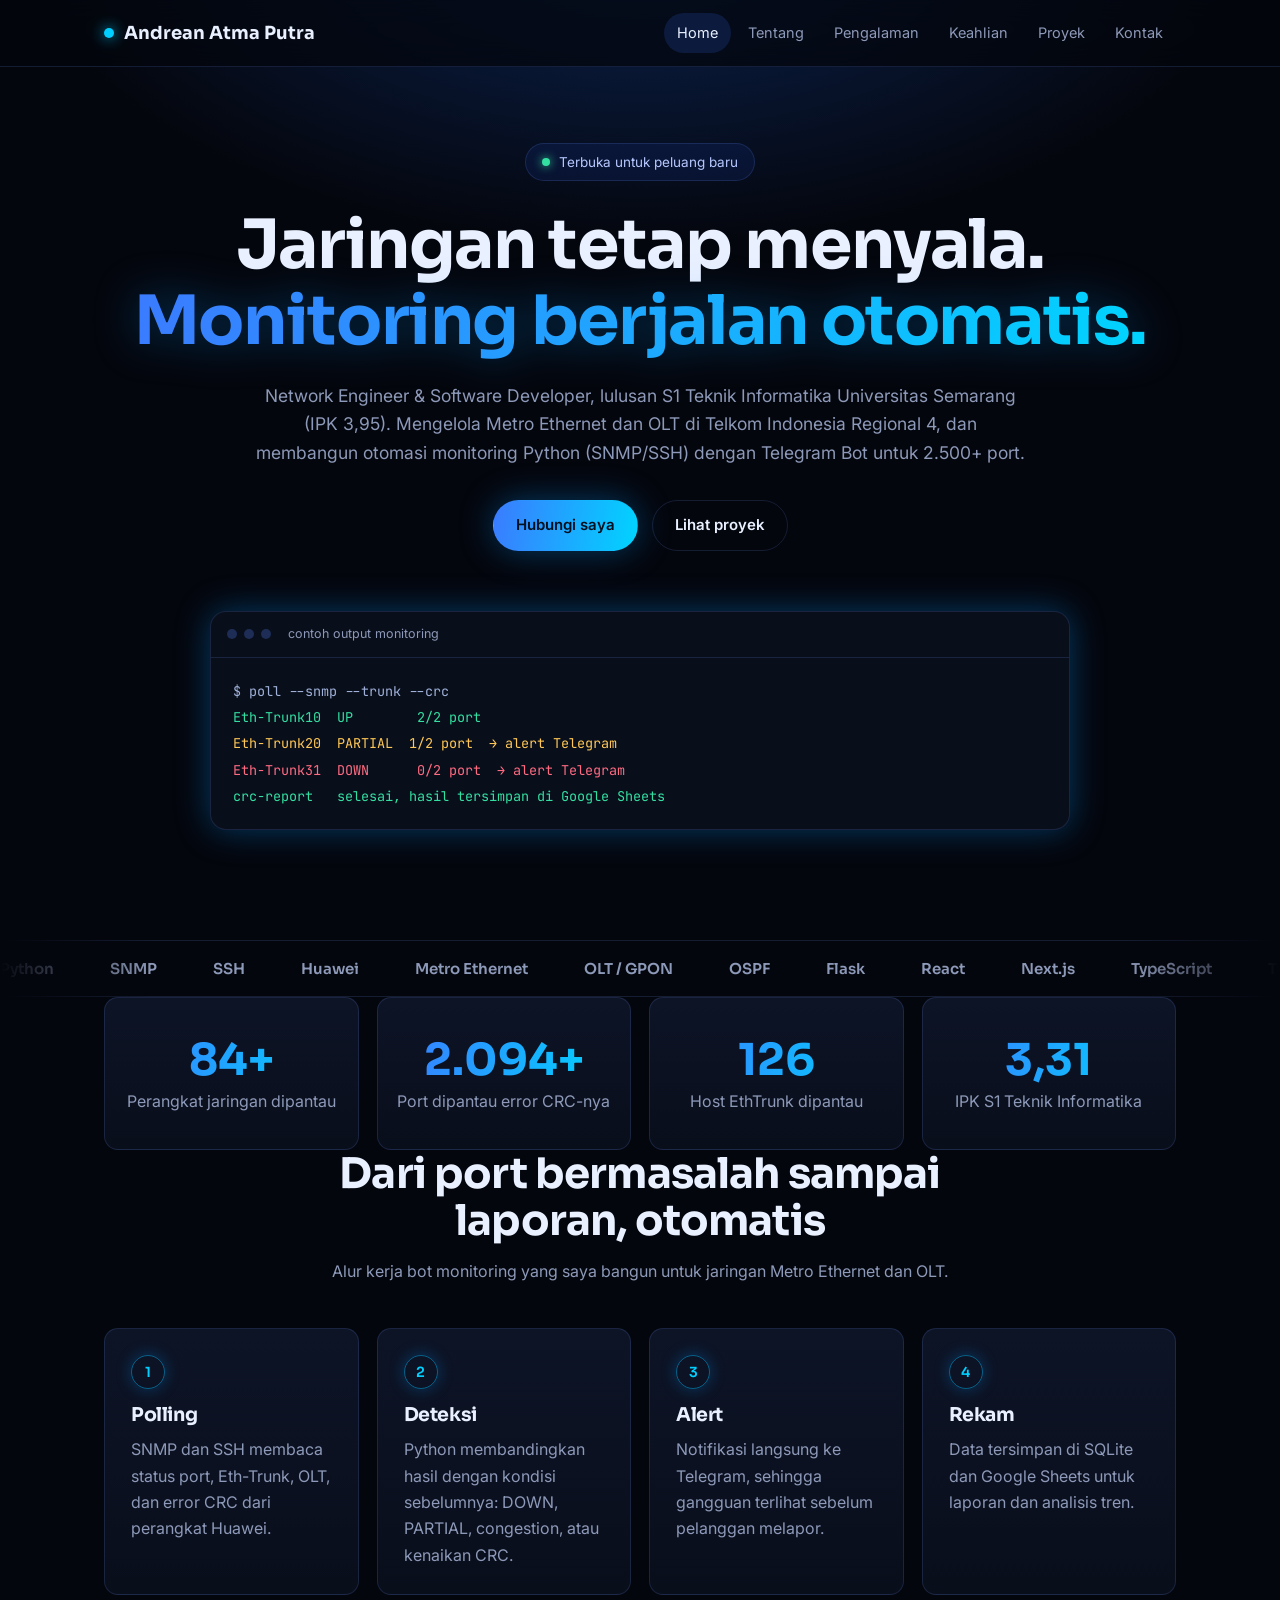
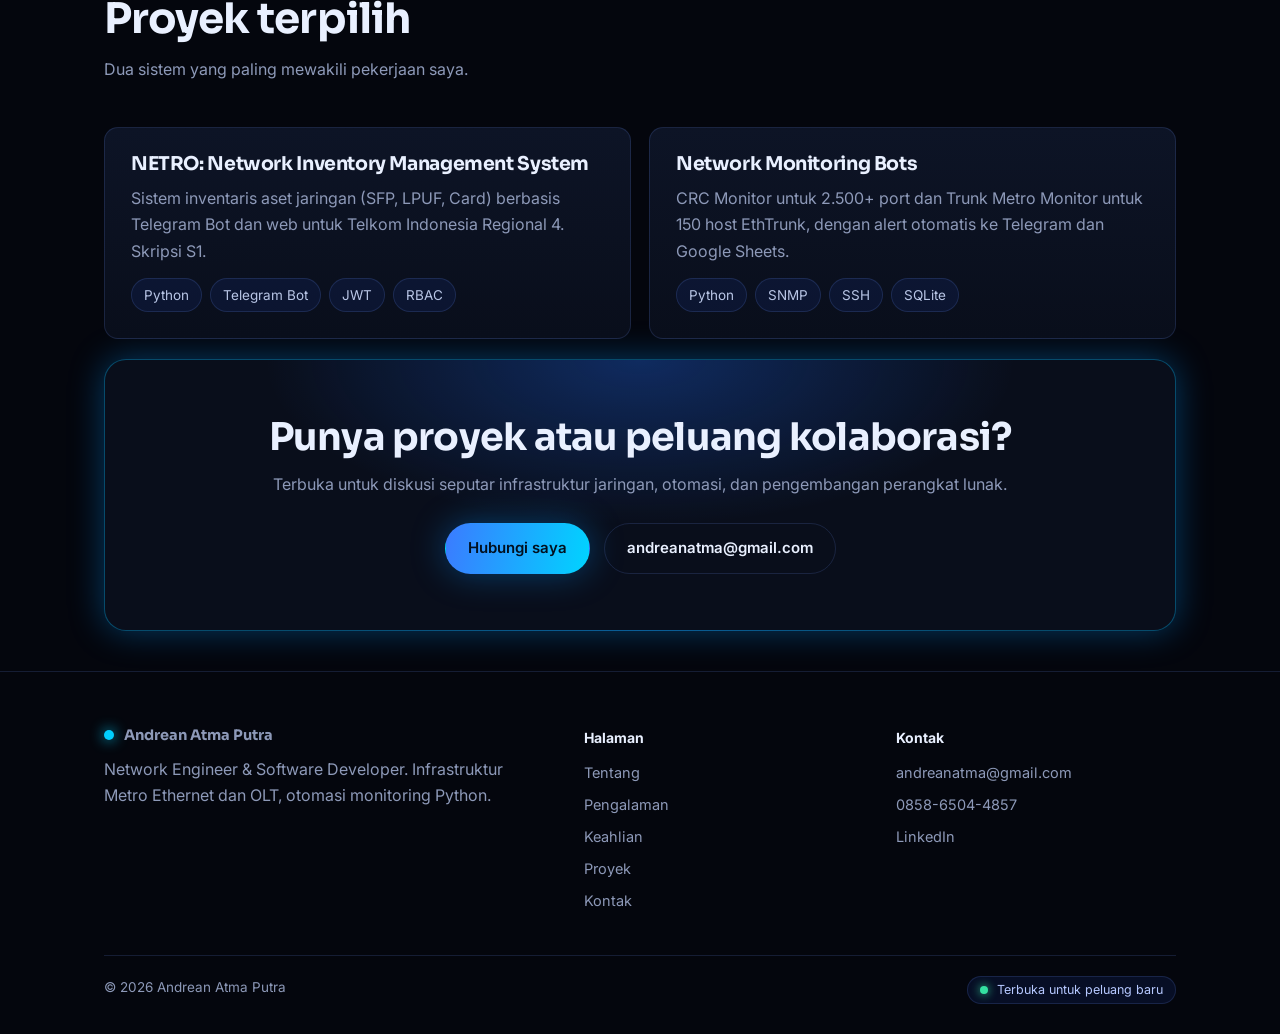
==== index.html @ a5b9548f "new" ====
<!DOCTYPE html>
<html lang="id">
<head>
<meta charset="utf-8">
<meta name="viewport" content="width=device-width, initial-scale=1">
<title>Home | Andrean Atma Putra</title>
<meta name="description" content="Network Engineer & Software Developer: Metro Ethernet, OLT, dan otomasi monitoring Python di Telkom Indonesia Regional 4.">
<meta name="theme-color" content="#04060d">
<link rel="icon" href="data:image/svg+xml,%3Csvg xmlns='http://www.w3.org/2000/svg' viewBox='0 0 32 32'%3E%3Ccircle cx='16' cy='16' r='9' fill='%2300cfff'/%3E%3C/svg%3E">
<link rel="preconnect" href="https://fonts.googleapis.com">
<link rel="preconnect" href="https://fonts.gstatic.com" crossorigin>
<link href="https://fonts.googleapis.com/css2?family=Inter:wght@400;500;600&family=JetBrains+Mono:wght@400&family=Sora:wght@600;700&display=swap" rel="stylesheet">
<link href="assets/css/style.css" rel="stylesheet">
</head>
<body>
<nav><div class="w">
<a class="brand" href="index.html"><i></i>Andrean Atma Putra</a>
<button class="menu" aria-label="Menu" aria-expanded="false">Menu</button>
<div class="links"><a href="index.html" class="on">Home</a><a href="about.html">Tentang</a><a href="experience.html">Pengalaman</a><a href="skills.html">Keahlian</a><a href="projects.html">Proyek</a><a href="contact.html">Kontak</a></div>
</div></nav>
<main>
<header class="hero w">
<span class="pill"><i></i>Terbuka untuk peluang baru</span>
<h1>Jaringan tetap menyala.<br><span class="gt">Monitoring berjalan otomatis.</span></h1>
<p class="lead">Network Engineer &amp; Software Developer, lulusan S1 Teknik Informatika Universitas Semarang (IPK 3,95). Mengelola Metro Ethernet dan OLT di Telkom Indonesia Regional 4, dan membangun otomasi monitoring Python (SNMP/SSH) dengan Telegram Bot untuk 2.500+ port.</p>
<div class="cta"><a class="btn p" href="contact.html">Hubungi saya</a><a class="btn g" href="projects.html">Lihat proyek</a></div>
<div class="frame"><div class="bar"><b></b><b></b><b></b><span>contoh output monitoring</span></div>
<div class="term"><div>$ poll --snmp --trunk --crc</div><div class="ok">Eth-Trunk10&nbsp; UP&nbsp;&nbsp;&nbsp;&nbsp;&nbsp;&nbsp;&nbsp; 2/2 port</div><div class="wa">Eth-Trunk20&nbsp; PARTIAL&nbsp; 1/2 port&nbsp; &rarr; alert Telegram</div><div class="dn">Eth-Trunk31&nbsp; DOWN&nbsp;&nbsp;&nbsp;&nbsp;&nbsp; 0/2 port&nbsp; &rarr; alert Telegram</div><div class="ok">crc-report&nbsp;&nbsp; selesai, hasil tersimpan di Google Sheets</div></div></div>
</header>
<div class="mq" aria-hidden="true"><div><span>Python</span><span>SNMP</span><span>SSH</span><span>Huawei</span><span>Metro Ethernet</span><span>OLT / GPON</span><span>OSPF</span><span>Flask</span><span>React</span><span>Next.js</span><span>TypeScript</span><span>Telegram Bot API</span><span>Google Sheets API</span><span>SQLite</span><span>Python</span><span>SNMP</span><span>SSH</span><span>Huawei</span><span>Metro Ethernet</span><span>OLT / GPON</span><span>OSPF</span><span>Flask</span><span>React</span><span>Next.js</span><span>TypeScript</span><span>Telegram Bot API</span><span>Google Sheets API</span><span>SQLite</span></div></div>
<section class="w"><div class="grid g4"><div class="card stat"><b data-n="100" data-d="0" data-s="+">100+</b><p>Perangkat jaringan dipantau</p></div><div class="card stat"><b data-n="2500" data-d="0" data-s="+">2.500+</b><p>Port dipantau error CRC-nya</p></div><div class="card stat"><b data-n="150" data-d="0" data-s="">150</b><p>Host EthTrunk dipantau</p></div><div class="card stat"><b data-n="3.95" data-d="2" data-s="">3,95</b><p>IPK S1 Teknik Informatika</p></div></div></section>
<section class="w">
<div class="head c"><h2>Dari port bermasalah sampai laporan, otomatis</h2><p>Alur kerja bot monitoring yang saya bangun untuk jaringan Metro Ethernet dan OLT.</p></div>
<div class="grid g4">
<div class="card step"><div class="n">1</div><h3>Polling</h3><p>SNMP dan SSH membaca status port, Eth-Trunk, OLT, dan error CRC dari perangkat Huawei.</p></div>
<div class="card step"><div class="n">2</div><h3>Deteksi</h3><p>Python membandingkan hasil dengan kondisi sebelumnya: DOWN, PARTIAL, congestion, atau kenaikan CRC.</p></div>
<div class="card step"><div class="n">3</div><h3>Alert</h3><p>Notifikasi langsung ke Telegram, sehingga gangguan terlihat sebelum pelanggan melapor.</p></div>
<div class="card step"><div class="n">4</div><h3>Rekam</h3><p>Data tersimpan di SQLite dan Google Sheets untuk laporan dan analisis tren.</p></div>
</div></section>
<section class="w">
<div class="head"><h2>Proyek terpilih</h2><p>Dua sistem yang paling mewakili pekerjaan saya.</p></div>
<div class="grid g2">
<a class="card" href="projects.html"><h3>NETRO: Network Inventory Management System</h3><p>Sistem inventaris aset jaringan (SFP, LPUF, Card) berbasis Telegram Bot dan web untuk Telkom Indonesia Regional 4. Skripsi S1.</p><div class="chips"><span class="chip">Python</span><span class="chip">Telegram Bot</span><span class="chip">JWT</span><span class="chip">RBAC</span></div></a>
<a class="card" href="projects.html"><h3>Network Monitoring Bots</h3><p>CRC Monitor untuk 2.500+ port dan Trunk Metro Monitor untuk 150 host EthTrunk, dengan alert otomatis ke Telegram dan Google Sheets.</p><div class="chips"><span class="chip">Python</span><span class="chip">SNMP</span><span class="chip">SSH</span><span class="chip">SQLite</span></div></a>
</div></section>
<section class="w" style="padding-top:20px"><div class="ctab"><h2>Punya proyek atau peluang kolaborasi?</h2><p>Terbuka untuk diskusi seputar infrastruktur jaringan, otomasi, dan pengembangan perangkat lunak.</p><div class="cta"><a class="btn p" href="contact.html">Hubungi saya</a><a class="btn g" href="mailto:andreanatma@gmail.com">andreanatma@gmail.com</a></div></div></section>
</main>
<footer><div class="w">
<div class="fg">
<div><a class="brand" href="index.html" style="display:flex"><i></i>Andrean Atma Putra</a><p style="margin-top:12px;max-width:26em">Network Engineer &amp; Software Developer. Infrastruktur Metro Ethernet dan OLT, otomasi monitoring Python.</p></div>
<div><h4>Halaman</h4><a href="about.html">Tentang</a><a href="experience.html">Pengalaman</a><a href="skills.html">Keahlian</a><a href="projects.html">Proyek</a><a href="contact.html">Kontak</a></div>
<div><h4>Kontak</h4><a href="mailto:andreanatma@gmail.com">andreanatma@gmail.com</a><a href="tel:+6285865044857">0858-6504-4857</a><a href="https://www.linkedin.com/in/andreanatma" target="_blank" rel="noopener">LinkedIn</a></div>
</div>
<div class="fb"><span>&copy; 2026 Andrean Atma Putra</span><span style="display:flex;align-items:center;gap:8px"><span class="pill" style="padding:3px 12px;font-size:12.5px"><i></i>Terbuka untuk peluang baru</span></span></div>
</div></footer>
<script src="assets/js/main.js"></script>
</body>
</html>
---- assets/css/style.css ----
:root{--bg:#04060d;--s1:#090e1b;--s2:#0d1426;--ln:rgba(110,150,255,.16);--tx:#e9f0ff;--dim:#8d99b8;--b1:#2f6bff;--b2:#00cfff;--g:linear-gradient(100deg,#3b7bff,#00d4ff);--gl:0 0 34px rgba(0,150,255,.36);--r:14px}
*{box-sizing:border-box;margin:0}
html{scroll-behavior:smooth}
body{background:radial-gradient(900px 480px at 50% -90px,rgba(30,110,255,.3),transparent 70%),var(--bg);color:var(--tx);font:16px/1.65 Inter,system-ui,sans-serif;-webkit-font-smoothing:antialiased}
h1,h2,h3{font-family:Sora,Inter,sans-serif;line-height:1.12;letter-spacing:-.02em}
a{color:inherit;text-decoration:none}
:focus-visible{outline:2px solid var(--b2);outline-offset:3px}
.w{max-width:1120px;margin:0 auto;padding:0 24px}
section{padding:84px 0}
p{color:var(--dim)}
nav{position:sticky;top:0;z-index:20;backdrop-filter:blur(14px);background:rgba(4,6,13,.74);border-bottom:1px solid var(--ln)}
nav .w{display:flex;align-items:center;gap:20px;height:66px}
.brand{font:700 18px Sora,sans-serif;display:flex;align-items:center;gap:10px}
.brand i{width:10px;height:10px;border-radius:50%;background:var(--b2);box-shadow:0 0 14px var(--b2)}
.links{display:flex;gap:4px;margin-left:auto}
.links a{padding:8px 13px;border-radius:99px;color:var(--dim);font-size:14.5px;transition:.2s}
.links a:hover,.links a.on{color:var(--tx);background:rgba(60,110,255,.16)}
.menu{display:none;margin-left:auto;background:0;border:1px solid var(--ln);color:var(--tx);border-radius:10px;padding:7px 12px;font:inherit}
.btn{display:inline-flex;align-items:center;gap:8px;padding:12px 22px;border-radius:99px;font-weight:600;font-size:15px;border:1px solid var(--ln);color:var(--tx);background:0;cursor:pointer;font-family:inherit;transition:.2s}
.btn.p{background:var(--g);border-color:transparent;color:#02101f;box-shadow:var(--gl)}
.btn.p:hover{box-shadow:0 0 54px rgba(0,170,255,.6);transform:translateY(-1px)}
.btn.g:hover{border-color:var(--b2);box-shadow:0 0 24px rgba(0,170,255,.25)}
.pill{display:inline-flex;align-items:center;gap:9px;padding:7px 16px;border:1px solid var(--ln);border-radius:99px;background:rgba(40,90,255,.1);color:#b6c8ff;font-size:13.5px}
.pill i{width:8px;height:8px;border-radius:50%;background:#34e0a1;box-shadow:0 0 10px #34e0a1}
.hero{text-align:center;padding-top:76px;padding-bottom:40px}
.hero>*{animation:up .7s both}.hero>:nth-child(2){animation-delay:.08s}.hero>:nth-child(3){animation-delay:.16s}.hero>:nth-child(4){animation-delay:.24s}.hero>:nth-child(5){animation-delay:.34s}
@keyframes up{from{opacity:0;transform:translateY(18px)}}
h1{font-size:clamp(36px,6.2vw,68px);font-weight:700;margin:26px auto 22px;max-width:15em}
.gt{background:var(--g);-webkit-background-clip:text;background-clip:text;color:transparent;filter:drop-shadow(0 0 22px rgba(0,150,255,.35))}
.lead{max-width:44em;margin:0 auto 32px;font-size:17.5px}
.cta{display:flex;gap:14px;justify-content:center;flex-wrap:wrap}
.frame{max-width:860px;margin:60px auto 0;border:1px solid var(--ln);border-radius:16px;background:var(--s1);box-shadow:var(--gl);text-align:left;overflow:hidden}
.bar{display:flex;gap:7px;align-items:center;padding:12px 16px;border-bottom:1px solid var(--ln);color:var(--dim);font-size:12.5px}
.bar b{width:10px;height:10px;border-radius:50%;background:#1d2d55}.bar span{margin-left:10px}
.term{padding:20px 22px;font:13.5px/1.95 'JetBrains Mono',monospace;color:#9fb1d9;overflow-x:auto;white-space:nowrap}
.ok{color:#34e0a1}.wa{color:#ffc857}.dn{color:#ff6b81}
.mq{overflow:hidden;border-block:1px solid var(--ln);padding:18px 0;margin-top:70px;-webkit-mask:linear-gradient(90deg,transparent,#000 12%,#000 88%,transparent);mask:linear-gradient(90deg,transparent,#000 12%,#000 88%,transparent)}
.mq div{display:flex;gap:56px;width:max-content;animation:mq 34s linear infinite;color:var(--dim);font:600 15px Sora,sans-serif}
@keyframes mq{to{transform:translateX(-50%)}}
.grid{display:grid;gap:18px}.g2{grid-template-columns:repeat(2,1fr)}.g3{grid-template-columns:repeat(3,1fr)}.g4{grid-template-columns:repeat(4,1fr)}
.card{background:linear-gradient(180deg,var(--s2),var(--s1));border:1px solid var(--ln);border-radius:var(--r);padding:26px;transition:.25s}
.card:hover{border-color:rgba(0,190,255,.5);box-shadow:0 0 30px rgba(0,140,255,.16)}
.card h3{font-size:19px;margin-bottom:10px}
.stat{text-align:center;padding:34px 16px}
.stat b{display:block;font:700 clamp(30px,4vw,44px) Sora,sans-serif;background:var(--g);-webkit-background-clip:text;background-clip:text;color:transparent}
.head{max-width:640px;margin-bottom:44px}.head h2{font-size:clamp(28px,4vw,42px);margin-bottom:14px}
.head.c{margin-inline:auto;text-align:center}
.step .n{width:34px;height:34px;border-radius:50%;display:grid;place-items:center;margin-bottom:16px;font:600 14px Sora,sans-serif;color:var(--b2);border:1px solid rgba(0,190,255,.45);box-shadow:0 0 16px rgba(0,150,255,.3)}
.chips{display:flex;flex-wrap:wrap;gap:8px;margin-top:14px}
.chip{padding:5px 12px;border:1px solid var(--ln);border-radius:99px;font-size:13.5px;color:#b9c6e6;background:rgba(40,90,255,.09)}
.sub{padding:84px 0 28px;text-align:center}.sub h1{font-size:clamp(34px,5vw,54px);margin:20px auto 16px}.sub p{max-width:40em;margin:auto;font-size:17.5px}
.tl{border-left:1px solid var(--ln);margin-left:8px;padding-left:30px}
.tl article{position:relative;margin-bottom:26px}
.tl article:before{content:"";position:absolute;left:-37px;top:30px;width:12px;height:12px;border-radius:50%;background:var(--b2);box-shadow:0 0 14px var(--b2)}
.tl .when{color:var(--b2);font-size:13.5px;font-weight:600;margin-bottom:6px}
ul.ck{list-style:none;padding:0;margin-top:14px}ul.ck li{position:relative;padding-left:24px;margin-bottom:10px;color:var(--dim)}
ul.ck li:before{content:"";position:absolute;left:3px;top:.62em;width:8px;height:8px;border-radius:50%;background:var(--b2);box-shadow:0 0 10px var(--b2)}
.org{color:var(--tx);font-weight:500}
.split{display:grid;grid-template-columns:1.1fr .9fr;gap:44px;align-items:center}
.photo{border:1px solid var(--ln);border-radius:20px;overflow:hidden;box-shadow:var(--gl);max-width:380px;margin-inline:auto}.photo img{display:block;width:100%}
.row{display:flex;gap:14px;align-items:flex-start;padding:15px 0;border-bottom:1px solid var(--ln)}
.row small{display:block;color:var(--dim);font-size:13px}.row span{color:var(--tx)}
.ctab{text-align:center;padding:56px 28px;border-radius:22px;border:1px solid rgba(0,190,255,.35);background:radial-gradient(500px 220px at 50% 0,rgba(30,110,255,.3),transparent 75%),var(--s1);box-shadow:var(--gl)}
.ctab h2{font-size:clamp(26px,4vw,38px);margin-bottom:12px}.ctab p{margin-bottom:26px}
form{display:grid;gap:14px}label{font-size:13.5px;color:var(--dim);display:grid;gap:6px}
input,textarea{width:100%;background:var(--bg);border:1px solid var(--ln);border-radius:10px;padding:12px 14px;color:var(--tx);font:inherit}
input:focus,textarea:focus{outline:0;border-color:var(--b2);box-shadow:0 0 0 3px rgba(0,190,255,.18)}textarea{min-height:130px;resize:vertical}
footer{border-top:1px solid var(--ln);padding:54px 0 30px;margin-top:40px}
.fg{display:grid;grid-template-columns:1.6fr 1fr 1fr;gap:32px}.fg h4{font-size:14px;margin-bottom:12px}.fg a{display:block;color:var(--dim);font-size:14.5px;margin-bottom:8px}.fg a:hover{color:var(--b2)}
.fb{display:flex;justify-content:space-between;gap:12px;flex-wrap:wrap;margin-top:34px;padding-top:20px;border-top:1px solid var(--ln);color:var(--dim);font-size:13.5px}
@media(max-width:900px){.g4{grid-template-columns:repeat(2,1fr)}.g3,.g2,.split,.fg{grid-template-columns:1fr}section{padding:62px 0}}
@media(max-width:820px){.menu{display:block}.links{display:none;position:absolute;top:66px;left:0;right:0;flex-direction:column;padding:12px 24px 18px;background:rgba(4,6,13,.97);border-bottom:1px solid var(--ln)}.links.open{display:flex}}
@media(max-width:480px){.g4{grid-template-columns:1fr}.hero{padding-top:52px}}
@media(prefers-reduced-motion:reduce){*{animation:none!important;transition:none!important}html{scroll-behavior:auto}}
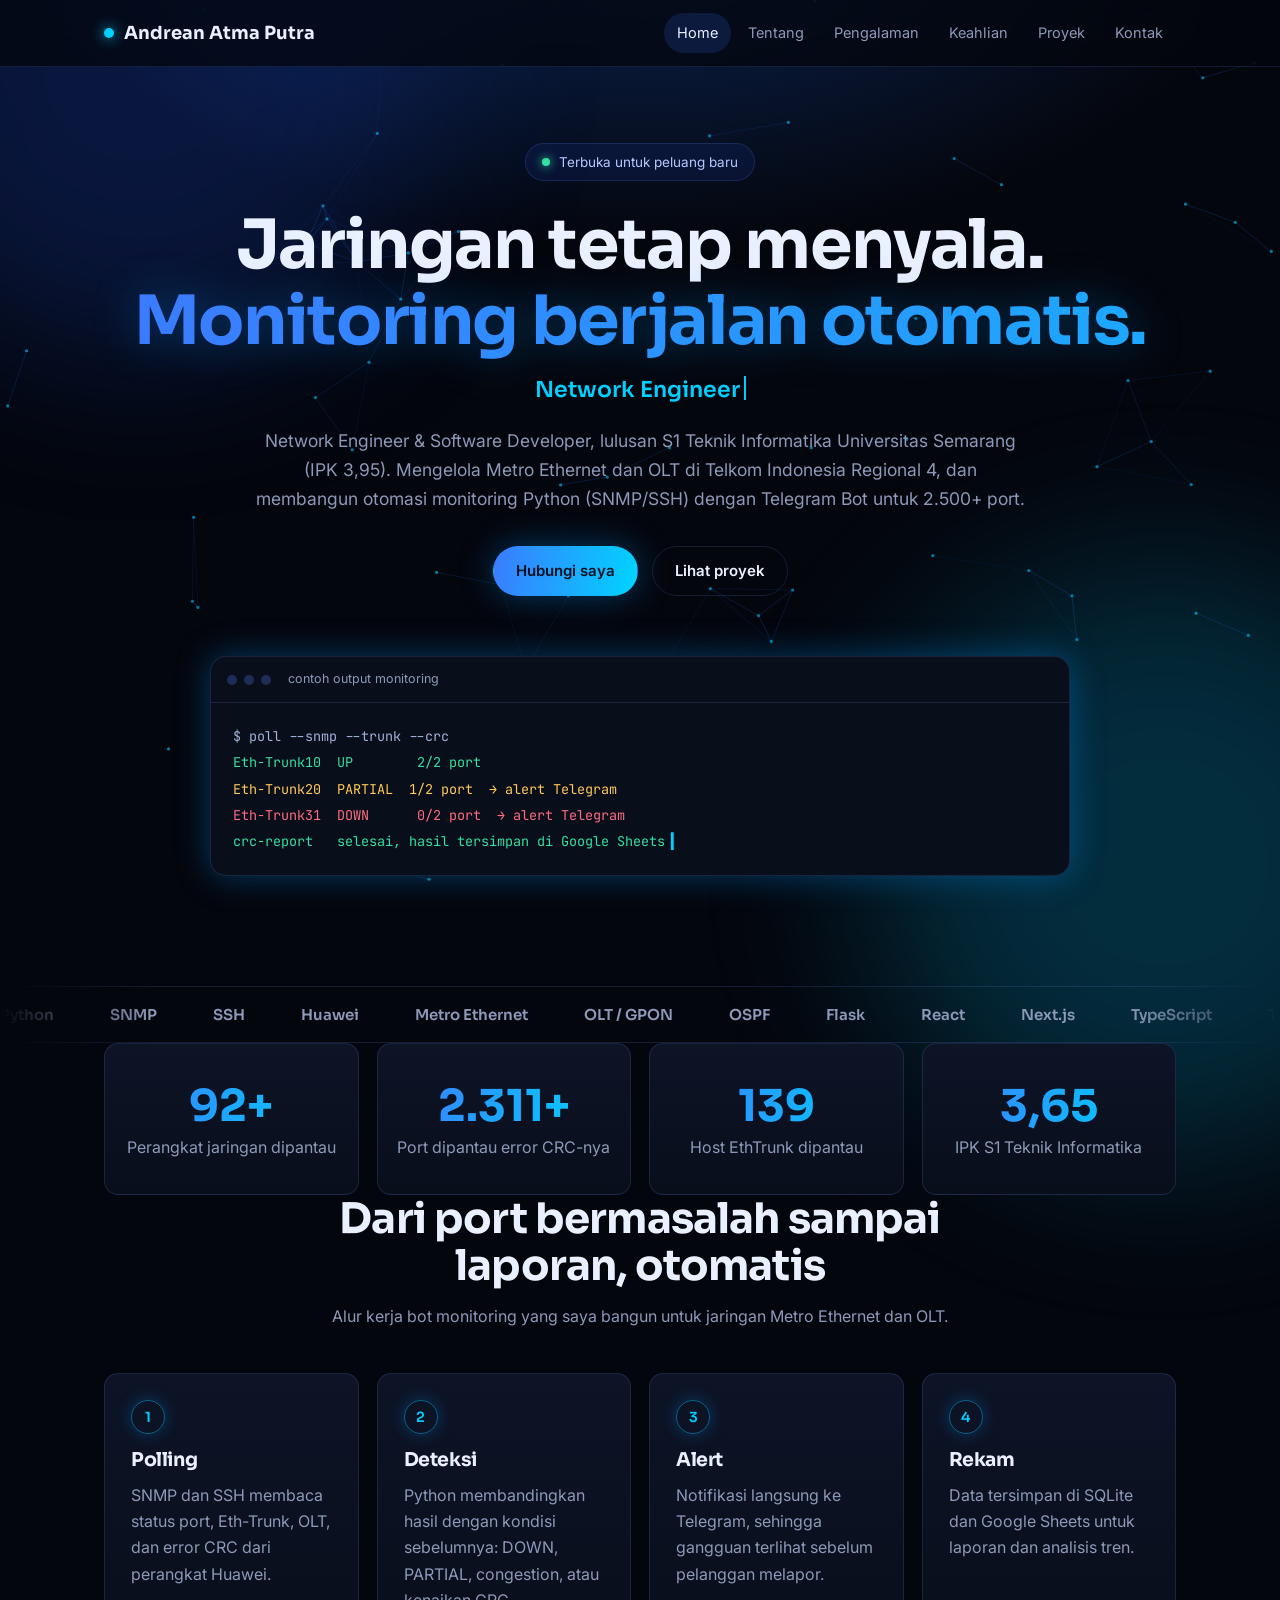
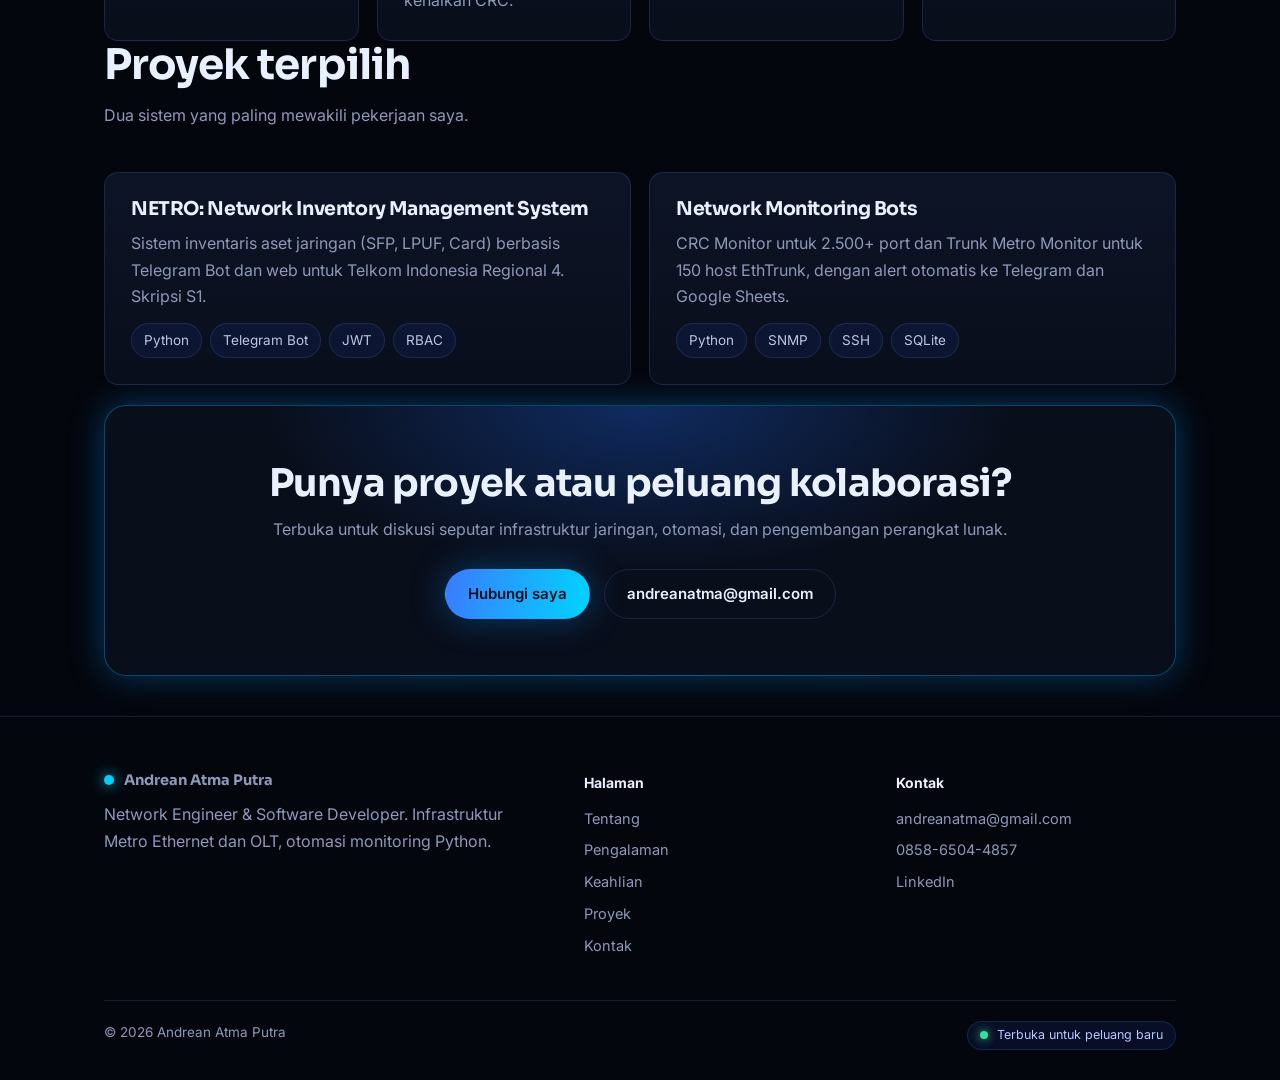
==== commit f2ee6bd1: "neww" ====
--- a/index.html
+++ b/index.html
@@ -22,6 +22,7 @@
 <header class="hero w">
 <span class="pill"><i></i>Terbuka untuk peluang baru</span>
 <h1>Jaringan tetap menyala.<br><span class="gt">Monitoring berjalan otomatis.</span></h1>
+<p class="role"><span id="ty" data-w='["Network Engineer","Software Developer","Otomasi Monitoring Jaringan","Telegram Bot Builder"]'></span></p>
 <p class="lead">Network Engineer &amp; Software Developer, lulusan S1 Teknik Informatika Universitas Semarang (IPK 3,95). Mengelola Metro Ethernet dan OLT di Telkom Indonesia Regional 4, dan membangun otomasi monitoring Python (SNMP/SSH) dengan Telegram Bot untuk 2.500+ port.</p>
 <div class="cta"><a class="btn p" href="contact.html">Hubungi saya</a><a class="btn g" href="projects.html">Lihat proyek</a></div>
 <div class="frame"><div class="bar"><b></b><b></b><b></b><span>contoh output monitoring</span></div>
--- a/assets/css/style.css
+++ b/assets/css/style.css
@@ -23,7 +23,7 @@
 .pill{display:inline-flex;align-items:center;gap:9px;padding:7px 16px;border:1px solid var(--ln);border-radius:99px;background:rgba(40,90,255,.1);color:#b6c8ff;font-size:13.5px}
 .pill i{width:8px;height:8px;border-radius:50%;background:#34e0a1;box-shadow:0 0 10px #34e0a1}
 .hero{text-align:center;padding-top:76px;padding-bottom:40px}
-.hero>*{animation:up .7s both}.hero>:nth-child(2){animation-delay:.08s}.hero>:nth-child(3){animation-delay:.16s}.hero>:nth-child(4){animation-delay:.24s}.hero>:nth-child(5){animation-delay:.34s}
+.hero>*{animation:up .7s both}.hero>:nth-child(2){animation-delay:.08s}.hero>:nth-child(3){animation-delay:.16s}.hero>:nth-child(4){animation-delay:.24s}.hero>:nth-child(5){animation-delay:.34s}.hero>:nth-child(6){animation-delay:.46s}
 @keyframes up{from{opacity:0;transform:translateY(18px)}}
 h1{font-size:clamp(36px,6.2vw,68px);font-weight:700;margin:26px auto 22px;max-width:15em}
 .gt{background:var(--g);-webkit-background-clip:text;background-clip:text;color:transparent;filter:drop-shadow(0 0 22px rgba(0,150,255,.35))}
@@ -51,7 +51,7 @@
 .sub{padding:84px 0 28px;text-align:center}.sub h1{font-size:clamp(34px,5vw,54px);margin:20px auto 16px}.sub p{max-width:40em;margin:auto;font-size:17.5px}
 .tl{border-left:1px solid var(--ln);margin-left:8px;padding-left:30px}
 .tl article{position:relative;margin-bottom:26px}
-.tl article:before{content:"";position:absolute;left:-37px;top:30px;width:12px;height:12px;border-radius:50%;background:var(--b2);box-shadow:0 0 14px var(--b2)}
+.tl article:after{content:"";position:absolute;left:-37px;top:30px;width:12px;height:12px;border-radius:50%;background:var(--b2);box-shadow:0 0 14px var(--b2)}
 .tl .when{color:var(--b2);font-size:13.5px;font-weight:600;margin-bottom:6px}
 ul.ck{list-style:none;padding:0;margin-top:14px}ul.ck li{position:relative;padding-left:24px;margin-bottom:10px;color:var(--dim)}
 ul.ck li:before{content:"";position:absolute;left:3px;top:.62em;width:8px;height:8px;border-radius:50%;background:var(--b2);box-shadow:0 0 10px var(--b2)}
@@ -72,3 +72,46 @@
 @media(max-width:820px){.menu{display:block}.links{display:none;position:absolute;top:66px;left:0;right:0;flex-direction:column;padding:12px 24px 18px;background:rgba(4,6,13,.97);border-bottom:1px solid var(--ln)}.links.open{display:flex}}
 @media(max-width:480px){.g4{grid-template-columns:1fr}.hero{padding-top:52px}}
 @media(prefers-reduced-motion:reduce){*{animation:none!important;transition:none!important}html{scroll-behavior:auto}}
+
+body{overflow-x:hidden}img{max-width:100%}
+.net{position:fixed;inset:0;width:100%;height:100%;z-index:0;pointer-events:none;opacity:.85}
+main,footer{position:relative;z-index:1}
+body:before,body:after{content:"";position:fixed;z-index:0;width:46vmax;height:46vmax;border-radius:50%;filter:blur(90px);opacity:.2;pointer-events:none;animation:fl 22s ease-in-out infinite alternate}
+body:before{background:#1f5bff;top:-18vmax;left:-12vmax}body:after{background:#00c8ff;bottom:-20vmax;right:-14vmax;animation-delay:-9s}
+@keyframes fl{to{transform:translate(9vmax,6vmax) scale(1.15)}}
+.prog{position:fixed;top:0;left:0;right:0;height:3px;z-index:50;background:var(--g);transform:scaleX(0);transform-origin:0;box-shadow:0 0 12px var(--b2)}
+nav .w{transition:height .3s}nav{transition:background .3s}nav.sm{background:rgba(4,6,13,.92)}nav.sm .w{height:56px}
+.top{position:fixed;right:20px;bottom:20px;z-index:30;width:44px;height:44px;border-radius:50%;border:1px solid var(--ln);background:var(--s2);color:var(--b2);font-size:18px;cursor:pointer;opacity:0;transform:translateY(14px);pointer-events:none;transition:.3s}
+.top.show{opacity:1;transform:none;pointer-events:auto;box-shadow:var(--gl)}
+.rv{opacity:0;transform:translateY(30px);transition:opacity .8s cubic-bezier(.2,.7,.2,1),transform .8s cubic-bezier(.2,.7,.2,1)}
+.rv.in{opacity:1;transform:none;transition:opacity .8s cubic-bezier(.2,.7,.2,1),transform .8s cubic-bezier(.2,.7,.2,1),border-color .25s,box-shadow .25s}
+.card{position:relative;overflow:hidden}.tl .card{overflow:visible}
+.card:before{content:"";position:absolute;inset:0;border-radius:inherit;background:radial-gradient(260px circle at var(--mx,50%) var(--my,0),rgba(0,170,255,.17),transparent 70%);opacity:0;transition:opacity .3s;pointer-events:none}
+.card:hover:before{opacity:1}
+.card.in:hover,.card:hover{transform:translateY(-4px)}
+.step .n{animation:pr 2.6s infinite}
+@keyframes pr{0%{box-shadow:0 0 0 0 rgba(0,190,255,.5)}80%,100%{box-shadow:0 0 0 14px rgba(0,190,255,0)}}
+.tl article:after{animation:pd 2.4s infinite}
+@keyframes pd{50%{box-shadow:0 0 22px 4px var(--b2)}}
+.gt{background-size:200% 100%;animation:gs 6s ease-in-out infinite alternate}
+@keyframes gs{to{background-position:100% 0}}
+.role{font:600 clamp(16px,2.4vw,22px) Sora,sans-serif;color:var(--b2);min-height:1.7em;margin:-6px 0 14px}
+#ty:after{content:"";display:inline-block;width:2px;height:1.1em;background:var(--b2);margin-left:4px;vertical-align:-.15em;animation:bl 1s steps(1) infinite}
+@keyframes bl{50%{opacity:0}}
+.term div{opacity:0;animation:ln .5s forwards}
+.term div:nth-child(1){animation-delay:.9s}.term div:nth-child(2){animation-delay:1.5s}.term div:nth-child(3){animation-delay:2.1s}.term div:nth-child(4){animation-delay:2.7s}.term div:nth-child(5){animation-delay:3.4s}
+.term div:last-child:after{content:"\258D";color:var(--b2);margin-left:6px;animation:bl 1s steps(1) infinite 4s}
+@keyframes ln{from{opacity:0;transform:translateX(-10px)}to{opacity:1;transform:none}}
+.btn.p{position:relative;overflow:hidden}
+.btn.p:after{content:"";position:absolute;top:0;left:-70%;width:45%;height:100%;background:linear-gradient(100deg,transparent,rgba(255,255,255,.55),transparent);transform:skewX(-20deg);animation:sh 4s infinite}
+@keyframes sh{0%,55%{left:-70%}100%{left:130%}}
+.chip{transition:.2s}.chip:hover{transform:translateY(-2px);border-color:var(--b2);color:#fff;box-shadow:0 0 14px rgba(0,170,255,.3)}
+.mq:hover div{animation-play-state:paused}
+.photo{animation:gp 5s ease-in-out infinite}
+@keyframes gp{50%{box-shadow:0 0 58px rgba(0,170,255,.5)}}
+.links.open{animation:dn .3s}@keyframes dn{from{opacity:0;transform:translateY(-8px)}}
+@media(max-width:900px) and (min-width:601px){.g3{grid-template-columns:repeat(2,1fr)}}
+@media(max-width:600px){.w{padding:0 18px}.sub{padding-top:56px}.fb{flex-direction:column}.top{right:14px;bottom:14px}}
+@media(max-width:480px){.term{font-size:12px;padding:16px}.cta .btn{width:100%;justify-content:center}.lead,.sub p{font-size:16px}.ctab{padding:40px 20px}}
+@media(hover:none){.card:hover,.card.in:hover{transform:none}}
+@media(prefers-reduced-motion:reduce){.term div{opacity:1}.rv{opacity:1;transform:none}}
